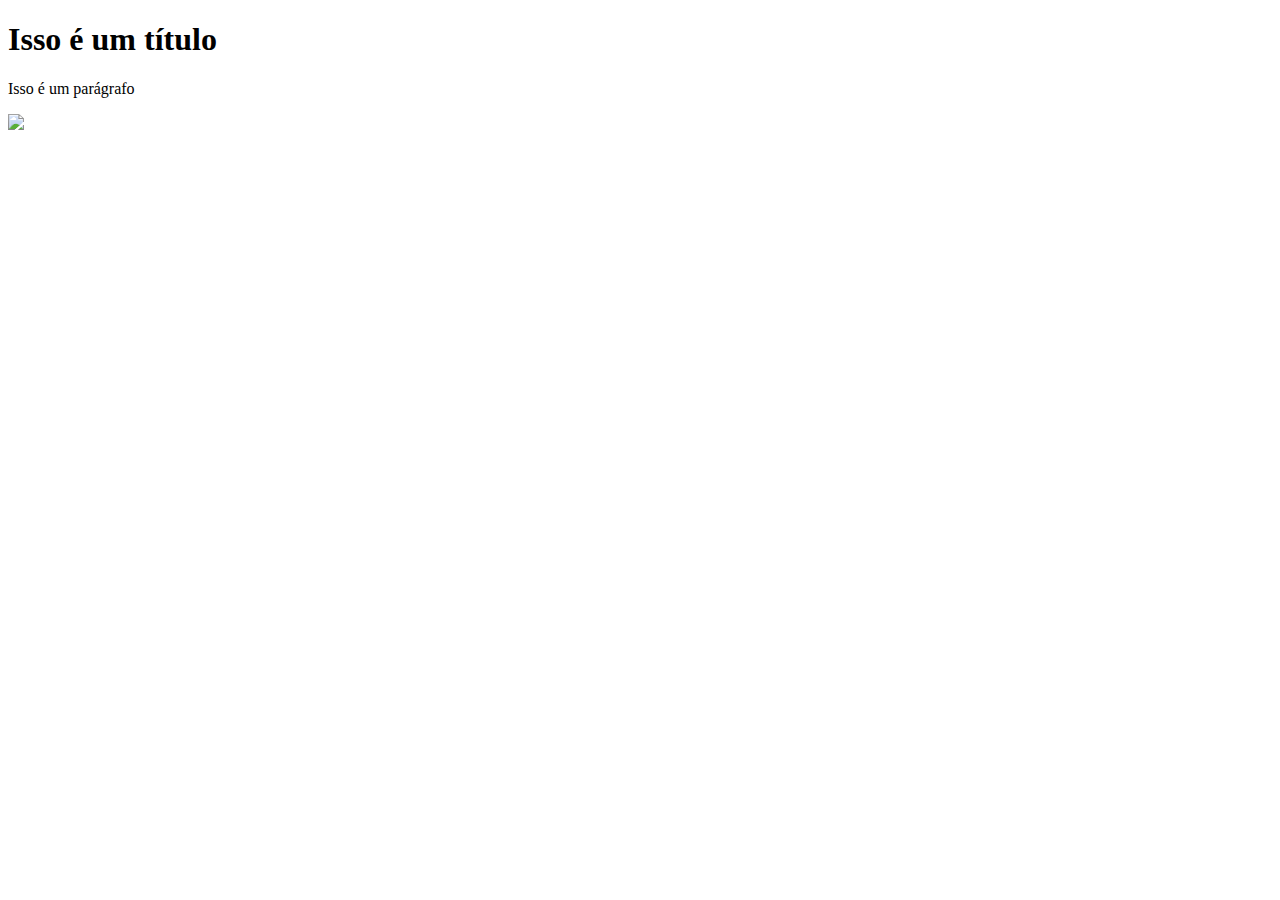
==== index.html @ b1452378 "Ajustando alterações" ====
<!DOCTYPE html>
<html>
    <head>
        <title>Portifloio</title>
    </head>
    <body>
        <h1>Isso é um título</h1>
        <p>Isso é um parágrafo</p>
        <img src="html_5.png">
    </body>
</html>
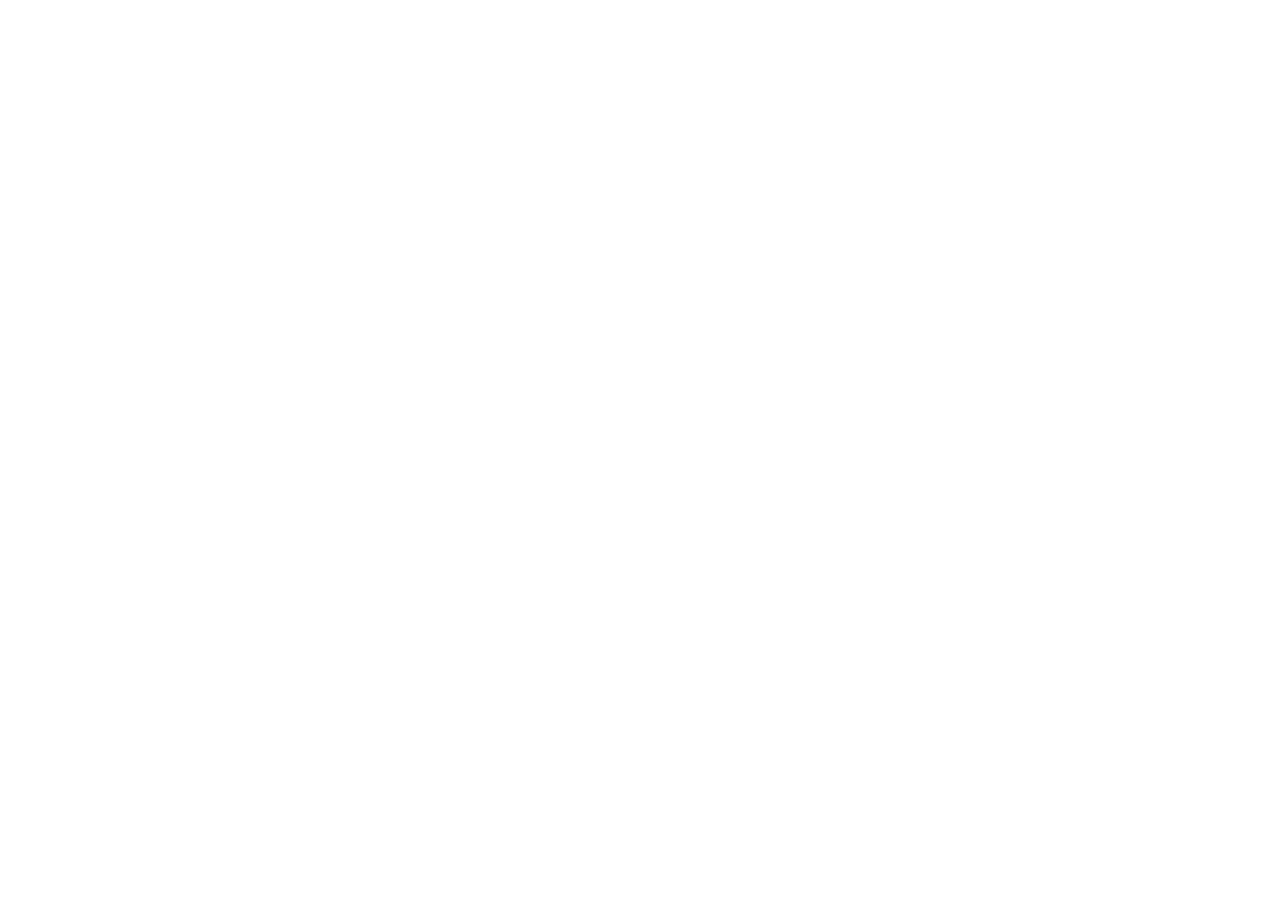
==== commit bf41a19b: "Reconfigurando !DOCTYPE" ====
--- a/index.html
+++ b/index.html
@@ -1,11 +1,11 @@
 <!DOCTYPE html>
-<html>
-    <head>
-        <title>Portifloio</title>
-    </head>
-    <body>
-        <h1>Isso é um título</h1>
-        <p>Isso é um parágrafo</p>
-        <img src="html_5.png">
-    </body>
+<html lang="en">
+<head>
+    <meta charset="UTF-8">
+    <meta name="viewport" content="width=device-width, initial-scale=1.0">
+    <title>Document</title>
+</head>
+<body>
+    
+</body>
 </html>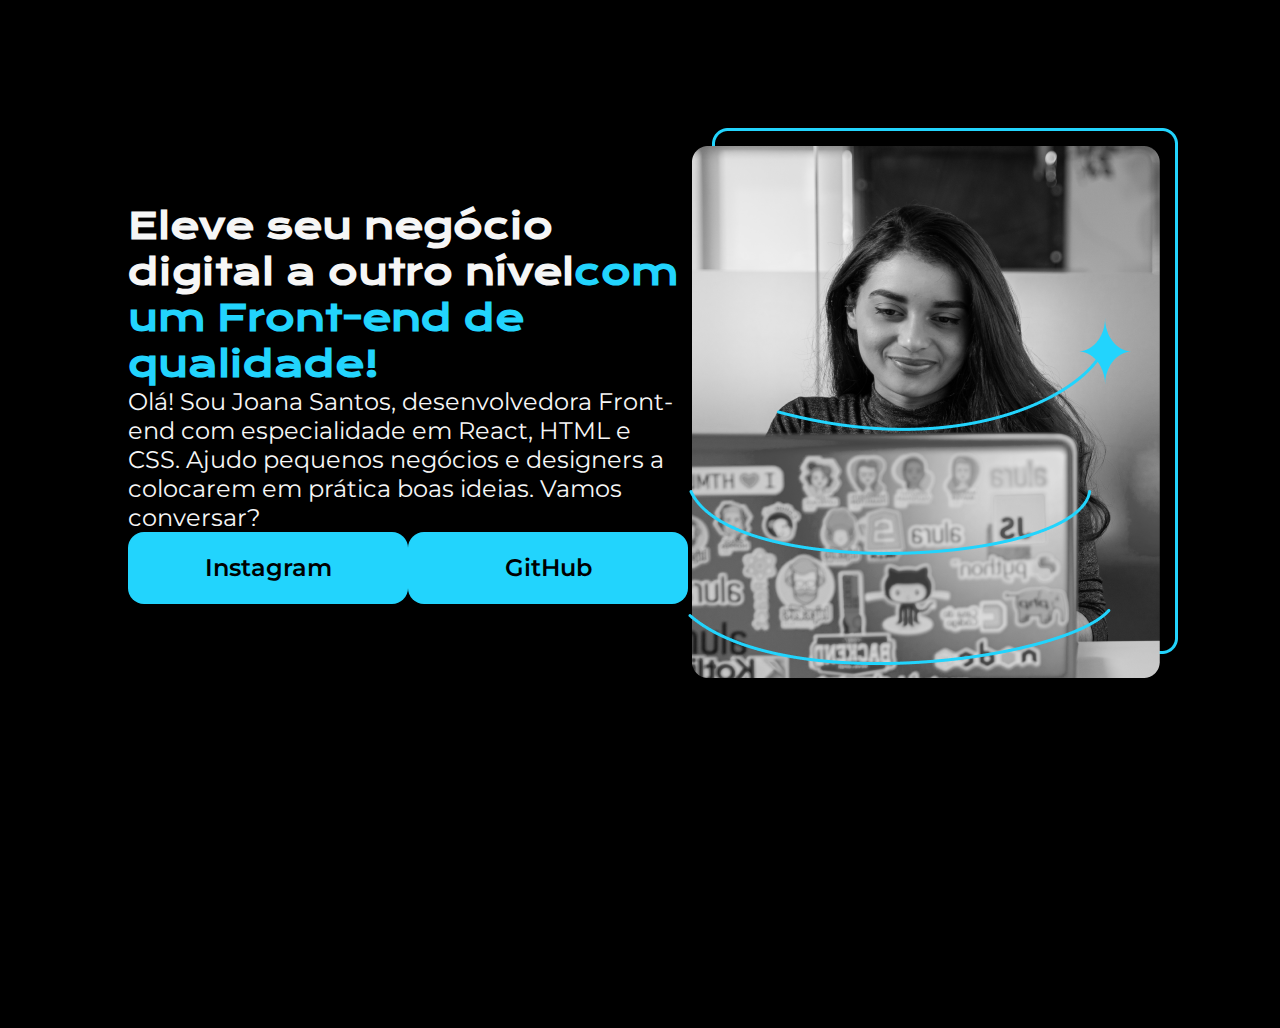
==== commit e9e72313: "Continuação aula 11/08" ====
--- a/index.html
+++ b/index.html
@@ -1,11 +1,34 @@
 <!DOCTYPE html>
-<html lang="en">
+<html lang="pt-br">
+
 <head>
     <meta charset="UTF-8">
+    <meta http-equiv="X-UA-Compatible" content="IE=edge">
     <meta name="viewport" content="width=device-width, initial-scale=1.0">
-    <title>Document</title>
+    <title>Portifolio</title>
+    <link rel="stylesheet" href="style.css">
 </head>
+
 <body>
-    
+    <header></header>
+    <main class="apresentacao">
+        <section class="apresentacao__conteudo">
+            <h1 class="apresentacao__conteudo__titulo">Eleve seu negócio digital a outro nível<strong 
+            class="titulo-destaque">com um Front-end de qualidade!
+            </strong></h1>
+            <p class="apresentacao__conteudo__texto">Olá! Sou Joana Santos, desenvolvedora
+            Front-end com especialidade em React, HTML e
+            CSS. Ajudo pequenos negócios e designers a
+            colocarem em prática boas ideias. Vamos
+            conversar?</p>
+            <div class="apresentacao__links">
+                <a class="apresentacao__links__link" href="https://instagram.com/rafaballerini">Instagram</a>
+                <a class="apresentacao__links__link" href="https://github.com/guilhermeonrails">GitHub</a>
+            </div>
+        </section>
+        <img src="img/Imagem.png" alt="Foto da Joana Santos programando">
+    </main>
+    <footer></footer>
 </body>
+
 </html>--- a/style.css
+++ b/style.css
@@ -0,0 +1,52 @@
+@import url('https://fonts.googleapis.com/css2?family=Krona+One&family=Montserrat&display=swap');
+
+*{
+    margin: 0;
+    padding: 0;
+}
+
+body{
+    height: 100vh;
+    box-sizing: border-box;
+    background-color: #000000;
+    color: #F6F6F6;
+}
+
+.titulo-destaque{
+    color: #22D4FD;
+}
+
+/* APRESENTAÇÃO */
+.apresentacao{
+    margin: 10%;
+    display: flex;
+    align-items: center;
+    justify-content: space-between;
+}
+.apresentacao__conteudo{
+    width: 615px;
+}
+.apresentacao__conteudo__titulo{
+    font-size: 36px;
+    font-family: 'Krona One', sans-serif;
+}
+.apresentacao__conteudo__texto{
+    font-size: 24px;
+    font-family: 'Montserrat', sans-serif;
+}
+.apresentacao__links{
+    display: flex;
+    justify-content: space-between;
+}
+.apresentacao__links__link{
+    background-color: #22D4FD;
+    width: 280px;
+    text-align: center;
+    border-radius: 16px;
+    font-size: 24px;
+    padding: 21.5px 0;
+    text-decoration: none;
+    color: black;
+    font-family: 'Montserrat', sans-serif;
+    font-weight: 600;
+}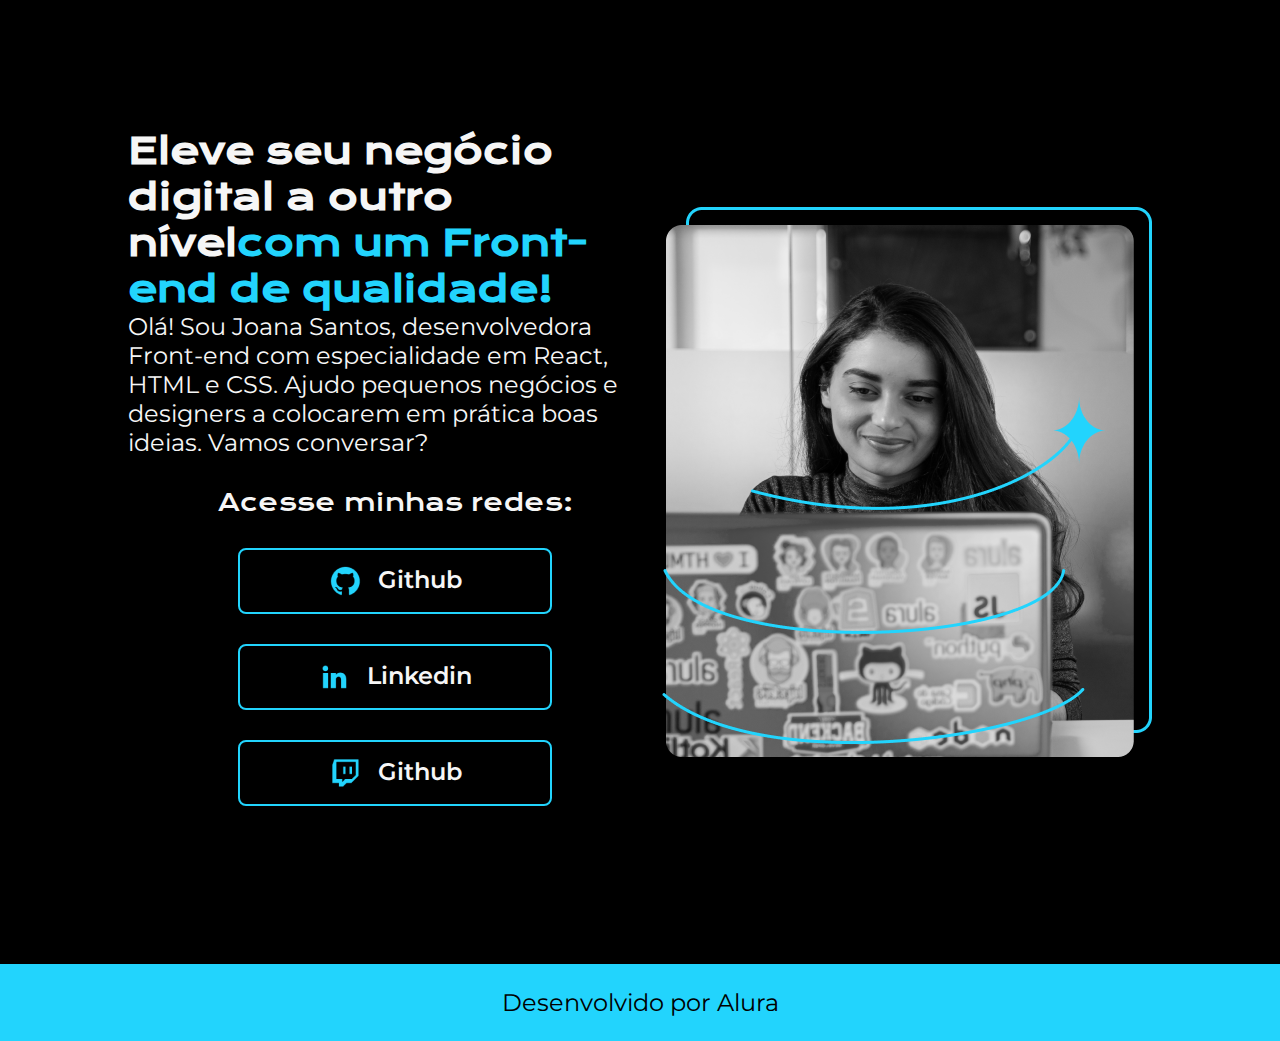
==== commit f8c8510d: "Continuação do projeto" ====
--- a/index.html
+++ b/index.html
@@ -22,13 +22,26 @@
             colocarem em prática boas ideias. Vamos
             conversar?</p>
             <div class="apresentacao__links">
-                <a class="apresentacao__links__link" href="https://instagram.com/rafaballerini">Instagram</a>
-                <a class="apresentacao__links__link" href="https://github.com/guilhermeonrails">GitHub</a>
+                <h2 class="apresentacao__links__subtitulo">Acesse minhas redes:</h2>
+                <a class="apresentacao__links__link" href="https://instagram.com">
+                    <img src="./assets/github.png">
+                    Github
+                </a>
+                <a class="apresentacao__links__link" href="https://linkedin.com">
+                    <img src="./assets/linkedin.png">
+                    Linkedin
+                </a>
+                <a class="apresentacao__links__link" href="https://twitch.tv">
+                    <img src="./assets/twitch.png">
+                    Github
+                </a>
             </div>
         </section>
-        <img src="img/Imagem.png" alt="Foto da Joana Santos programando">
+        <img src="assets/Imagem.png" alt="Foto da Joana Santos programando">
     </main>
-    <footer></footer>
+    <footer class="rodape">
+        <p>Desenvolvido por Alura</p>
+    </footer>
 </body>
 
 </html>--- a/style.css
+++ b/style.css
@@ -1,52 +1,78 @@
 @import url('https://fonts.googleapis.com/css2?family=Krona+One&family=Montserrat&display=swap');
-
 *{
-    margin: 0;
-    padding: 0;
+  margin: 0;
+  padding: 0;
 }
 
 body{
-    height: 100vh;
-    box-sizing: border-box;
-    background-color: #000000;
-    color: #F6F6F6;
+  background-color: #000000;
+  box-sizing: border-box;
+  color: #F6F6F6;
+  /* height: 100vh; */
 }
 
 .titulo-destaque{
-    color: #22D4FD;
-}
+  color: #22D4FD;
+  }
 
-/* APRESENTAÇÃO */
+  /* APRESENTAÇÃO */
 .apresentacao{
-    margin: 10%;
-    display: flex;
-    align-items: center;
-    justify-content: space-between;
+  align-items: center;
+  display: flex;
+  justify-content: space-between;
+  margin: 10%;
 }
 .apresentacao__conteudo{
-    width: 615px;
+  display: flex;
+  flex-direction: column;
+  width: 615px;
 }
 .apresentacao__conteudo__titulo{
-    font-size: 36px;
-    font-family: 'Krona One', sans-serif;
+  font-family: 'Krona One', sans-serif;
+  font-size: 36px;
 }
 .apresentacao__conteudo__texto{
-    font-size: 24px;
-    font-family: 'Montserrat', sans-serif;
+  font-family: 'Montserrat', sans-serif;
+  font-size: 24px;
 }
 .apresentacao__links{
-    display: flex;
-    justify-content: space-between;
+  align-items: center;
+  display: flex;
+  flex-direction: column;
+  gap: 30px;
+  justify-content: space-between;
+  margin: 30px;
+}
+.apresentacao__links__subtitulo{
+  font-family: 'Krona One', sans-serif;
+  font-size: 24px;
+  font-weight: 400;
 }
 .apresentacao__links__link{
-    background-color: #22D4FD;
-    width: 280px;
-    text-align: center;
-    border-radius: 16px;
-    font-size: 24px;
-    padding: 21.5px 0;
-    text-decoration: none;
-    color: black;
-    font-family: 'Montserrat', sans-serif;
-    font-weight: 600;
-}+  /* background-color: #F6F6F6; */
+  border-radius: 8px;
+  border: 2px solid #22D4FD;
+  color: #F6F6F6;
+  display: flex;
+  font-family: 'Montserrat', sans-serif;
+  font-size: 24px;
+  font-weight: 600;
+  gap: 16px;
+  justify-content: center;
+  padding: 15px 15px;
+  text-align: center;
+  text-decoration: none;
+  width: 280px;
+}
+.apresentacao__links__link:hover{
+  background-color: #272727;
+}
+.rodape{
+  background-color: #22D4FD;
+  color: #000000;
+  font-family: 'Montserrat', sans-serif;
+  padding: 24px;
+  text-align: center;
+  font-size: 24px;
+  font-weight: 400;
+}
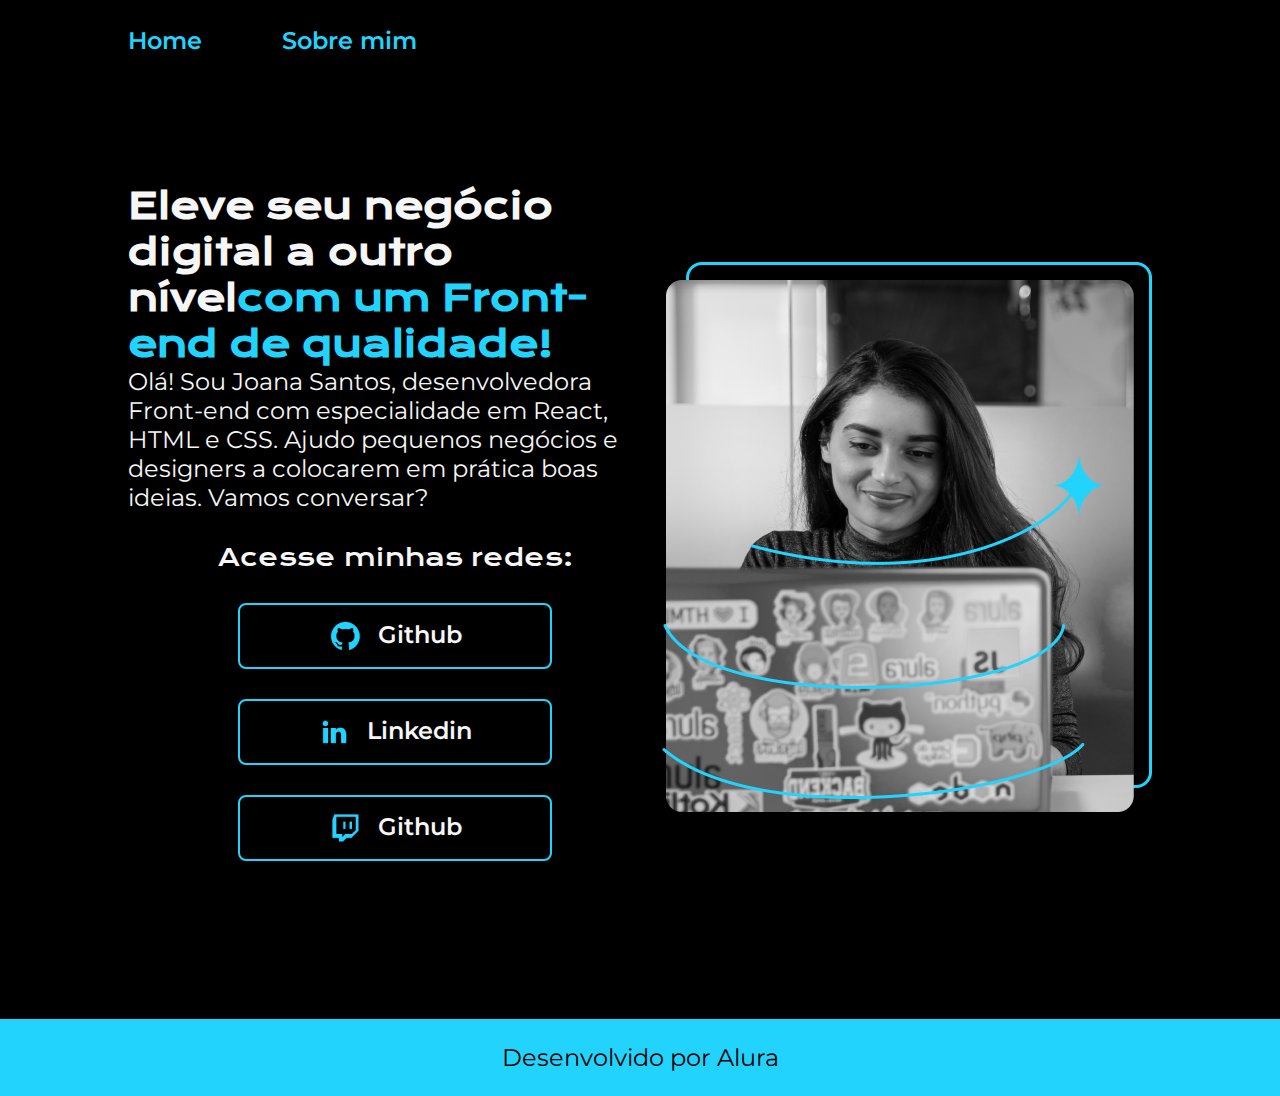
==== commit 36e31be7: "Atualizando 29/08" ====
--- a/index.html
+++ b/index.html
@@ -6,11 +6,16 @@
     <meta http-equiv="X-UA-Compatible" content="IE=edge">
     <meta name="viewport" content="width=device-width, initial-scale=1.0">
     <title>Portifolio</title>
-    <link rel="stylesheet" href="style.css">
+    <link rel="stylesheet" href="/estilos/style.css">
 </head>
 
 <body>
-    <header></header>
+    <header class="cabecalho">
+        <nav class="cabecalho__menu">
+            <a class="cabecalho__menu__link" href="./index.html">Home</a>
+            <a class="cabecalho__menu__link" href="./about.html">Sobre mim</a>
+        </nav>
+    </header>
     <main class="apresentacao">
         <section class="apresentacao__conteudo">
             <h1 class="apresentacao__conteudo__titulo">Eleve seu negócio digital a outro nível<strong 
--- a/estilos/style.css
+++ b/estilos/style.css
@@ -0,0 +1,92 @@
+@import url('https://fonts.googleapis.com/css2?family=Krona+One&family=Montserrat&display=swap');
+*{
+  margin: 0;
+  padding: 0;
+}
+
+body{
+  background-color: #000000;
+  box-sizing: border-box;
+  color: #F6F6F6;
+  /* height: 100vh; */
+}
+
+.cabecalho{
+  padding: 2% 0 0 10%;
+}
+.cabecalho__menu{
+  display: flex;
+  gap: 80px;
+}
+.cabecalho__menu__link{
+  color: #22D4FD;
+  font-family: 'Montserrat', sans-serif;
+  font-size: 24px;
+  font-weight: 600;
+  text-decoration: none;
+}
+
+  /* APRESENTAÇÃO */
+.apresentacao{
+  align-items: center;
+  display: flex;
+  justify-content: space-between;
+  margin: 10%;
+}
+.apresentacao__conteudo{
+  display: flex;
+  flex-direction: column;
+  width: 615px;
+}
+.apresentacao__conteudo__titulo{
+  font-family: 'Krona One', sans-serif;
+  font-size: 36px;
+}
+.titulo-destaque{
+  color: #22D4FD;
+  }
+.apresentacao__conteudo__texto{
+  font-family: 'Montserrat', sans-serif;
+  font-size: 24px;
+}
+.apresentacao__links{
+  align-items: center;
+  display: flex;
+  flex-direction: column;
+  gap: 30px;
+  justify-content: space-between;
+  margin: 30px;
+}
+.apresentacao__links__subtitulo{
+  font-family: 'Krona One', sans-serif;
+  font-size: 24px;
+  font-weight: 400;
+}
+.apresentacao__links__link{
+  /* background-color: #F6F6F6; */
+  border-radius: 8px;
+  border: 2px solid #22D4FD;
+  color: #F6F6F6;
+  display: flex;
+  font-family: 'Montserrat', sans-serif;
+  font-size: 24px;
+  font-weight: 600;
+  gap: 16px;
+  justify-content: center;
+  padding: 15px 15px;
+  text-align: center;
+  text-decoration: none;
+  width: 280px;
+}
+.apresentacao__links__link:hover{
+  background-color: #272727;
+}
+.rodape{
+  background-color: #22D4FD;
+  color: #000000;
+  font-family: 'Montserrat', sans-serif;
+  padding: 24px;
+  text-align: center;
+  font-size: 24px;
+  font-weight: 400;
+}
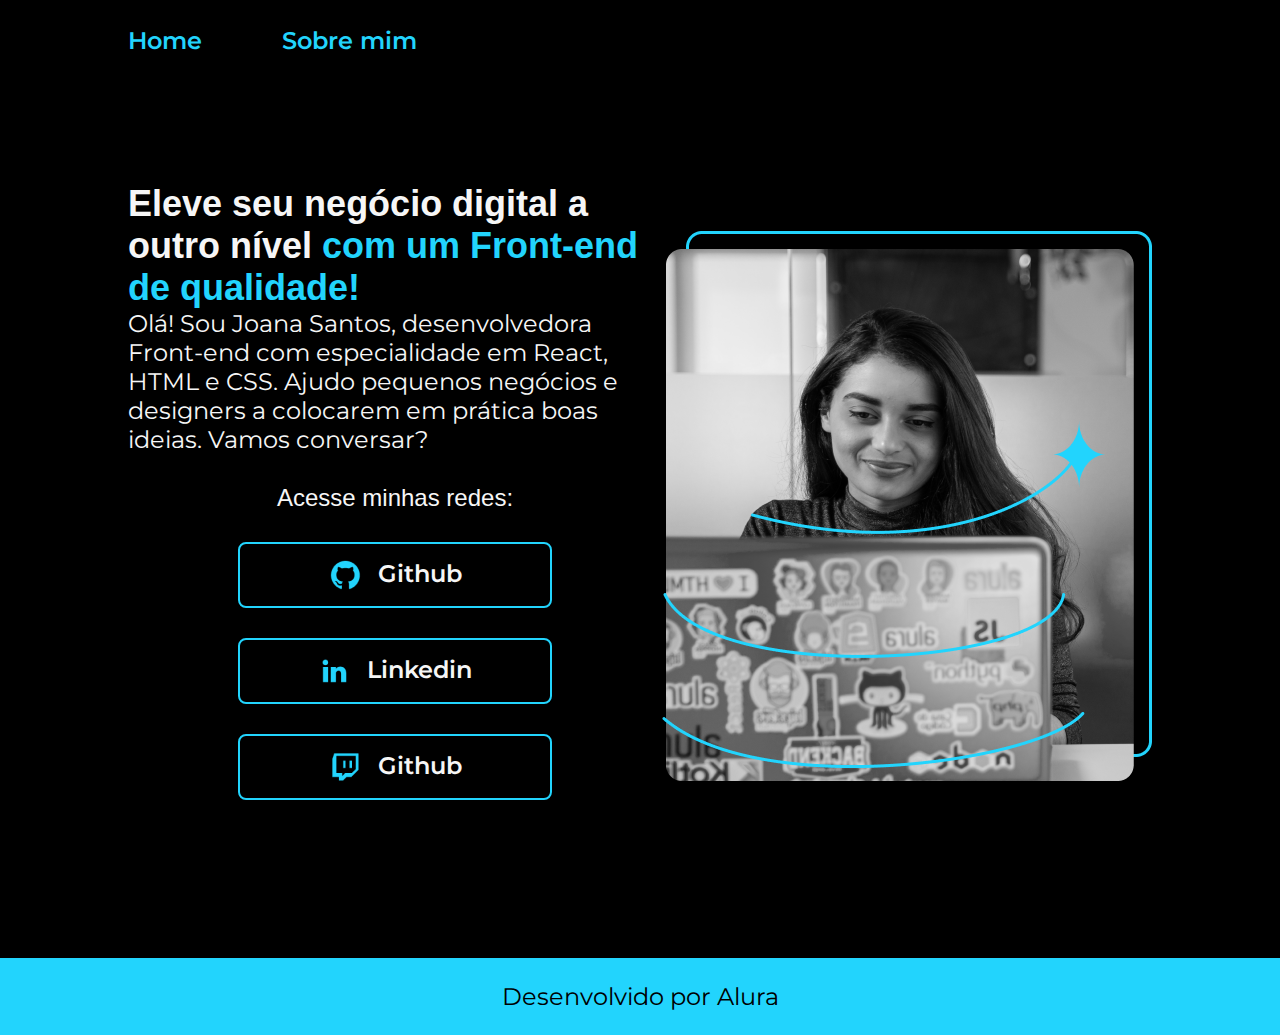
==== commit f3fb6ca6: "Atualização 02/09/24" ====
--- a/index.html
+++ b/index.html
@@ -19,7 +19,7 @@
     <main class="apresentacao">
         <section class="apresentacao__conteudo">
             <h1 class="apresentacao__conteudo__titulo">Eleve seu negócio digital a outro nível<strong 
-            class="titulo-destaque">com um Front-end de qualidade!
+            class="titulo-destaque"> com um Front-end de qualidade!
             </strong></h1>
             <p class="apresentacao__conteudo__texto">Olá! Sou Joana Santos, desenvolvedora
             Front-end com especialidade em React, HTML e
--- a/estilos/style.css
+++ b/estilos/style.css
@@ -1,14 +1,25 @@
 @import url('https://fonts.googleapis.com/css2?family=Krona+One&family=Montserrat&display=swap');
+
+:root{
+  /* CORES */
+  --cor-primaria: #000000;
+  --cor-secundaria: #F6F6F6;
+  --cor-terciaria: #22D4FD;
+  --cor-hover: #272727;
+  --fonte-primaria: 'Krone One', sans-serif;
+  --fonte-secundaria: 'Montserrat', sans-serif;
+}
+
+
 *{
   margin: 0;
   padding: 0;
 }
 
 body{
-  background-color: #000000;
+  background-color: var(--cor-primaria);
   box-sizing: border-box;
-  color: #F6F6F6;
-  /* height: 100vh; */
+  color: var(--cor-secundaria);
 }
 
 .cabecalho{
@@ -19,8 +30,8 @@
   gap: 80px;
 }
 .cabecalho__menu__link{
-  color: #22D4FD;
-  font-family: 'Montserrat', sans-serif;
+  color: var(--cor-terciaria);
+  font-family: var(--fonte-secundaria);
   font-size: 24px;
   font-weight: 600;
   text-decoration: none;
@@ -39,14 +50,14 @@
   width: 615px;
 }
 .apresentacao__conteudo__titulo{
-  font-family: 'Krona One', sans-serif;
-  font-size: 36px;
+  font-family: var(--fonte-primaria);
+  font-size: 2.25rem;
 }
 .titulo-destaque{
   color: #22D4FD;
   }
 .apresentacao__conteudo__texto{
-  font-family: 'Montserrat', sans-serif;
+  font-family: var(--fonte-secundaria);
   font-size: 24px;
 }
 .apresentacao__links{
@@ -58,17 +69,16 @@
   margin: 30px;
 }
 .apresentacao__links__subtitulo{
-  font-family: 'Krona One', sans-serif;
+  font-family: var(--fonte-primaria);
   font-size: 24px;
   font-weight: 400;
 }
 .apresentacao__links__link{
-  /* background-color: #F6F6F6; */
   border-radius: 8px;
-  border: 2px solid #22D4FD;
-  color: #F6F6F6;
+  border: 2px solid var(--cor-terciaria);
+  color: var(--cor-secundaria);
   display: flex;
-  font-family: 'Montserrat', sans-serif;
+  font-family: var(--fonte-secundaria);
   font-size: 24px;
   font-weight: 600;
   gap: 16px;
@@ -79,12 +89,12 @@
   width: 280px;
 }
 .apresentacao__links__link:hover{
-  background-color: #272727;
+  background-color: var(--cor-hover);
 }
 .rodape{
-  background-color: #22D4FD;
-  color: #000000;
-  font-family: 'Montserrat', sans-serif;
+  background-color: var(--cor-terciaria);
+  color: var(--cor-primaria);
+  font-family: var(--fonte-secundaria);
   padding: 24px;
   text-align: center;
   font-size: 24px;
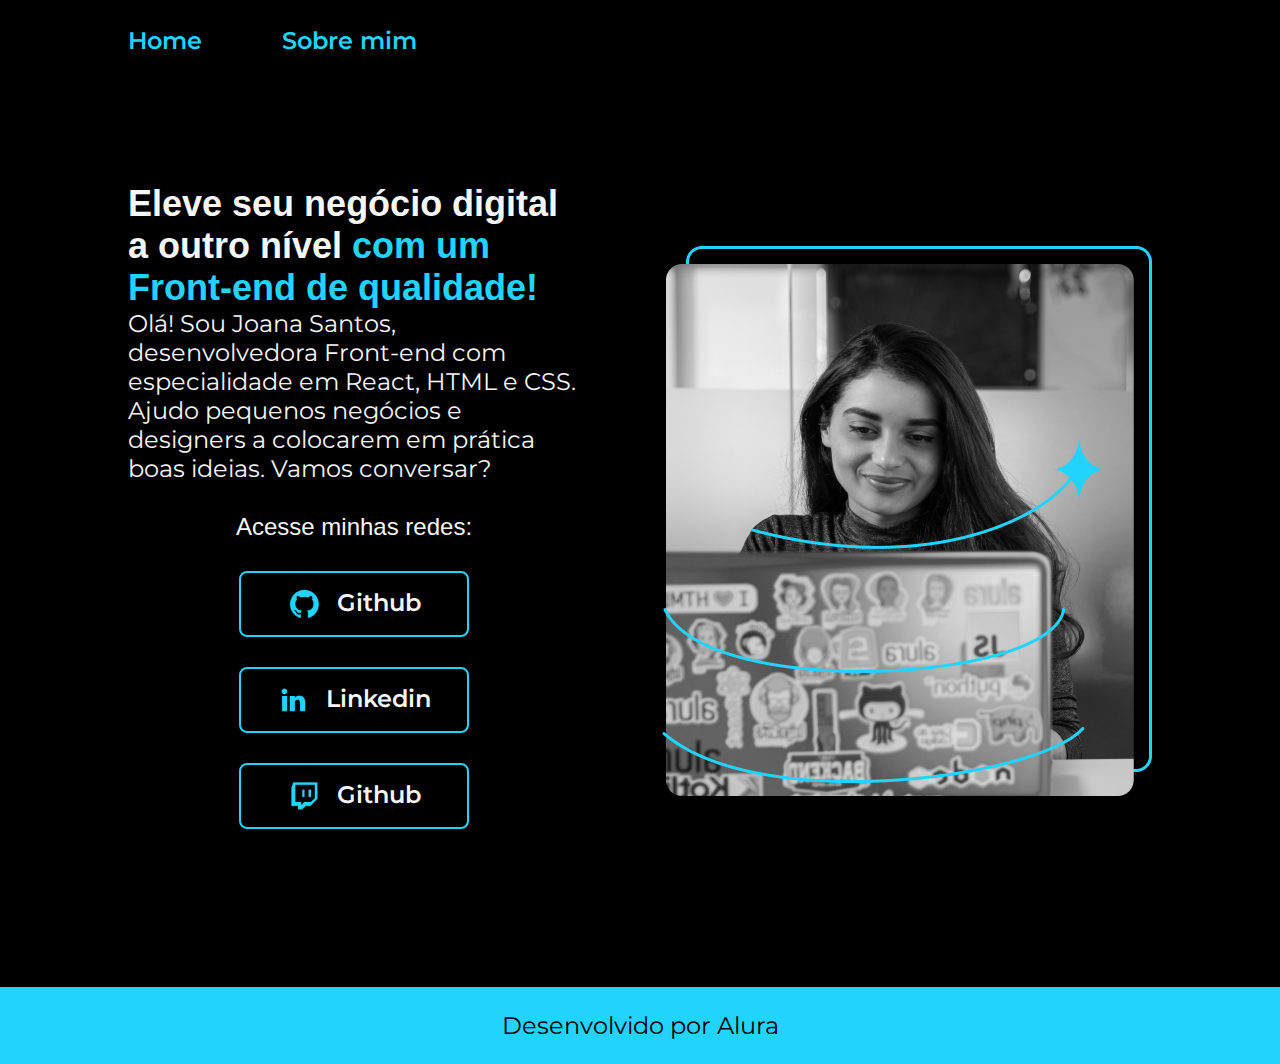
==== commit f12938c1: "Atualização 03.09.24" ====
--- a/index.html
+++ b/index.html
@@ -28,21 +28,21 @@
             conversar?</p>
             <div class="apresentacao__links">
                 <h2 class="apresentacao__links__subtitulo">Acesse minhas redes:</h2>
-                <a class="apresentacao__links__link" href="https://instagram.com">
+                <a class="apresentacao__links__navegacao" href="https://instagram.com">
                     <img src="./assets/github.png">
                     Github
                 </a>
-                <a class="apresentacao__links__link" href="https://linkedin.com">
+                <a class="apresentacao__links__navegacao" href="https://linkedin.com">
                     <img src="./assets/linkedin.png">
                     Linkedin
                 </a>
-                <a class="apresentacao__links__link" href="https://twitch.tv">
+                <a class="apresentacao__links__navegacao" href="https://twitch.tv">
                     <img src="./assets/twitch.png">
                     Github
                 </a>
             </div>
         </section>
-        <img src="assets/Imagem.png" alt="Foto da Joana Santos programando">
+        <img class="apresentacao__imagem" src="assets/Imagem.png" alt="Foto da Joana Santos programando">
     </main>
     <footer class="rodape">
         <p>Desenvolvido por Alura</p>
--- a/estilos/style.css
+++ b/estilos/style.css
@@ -32,7 +32,7 @@
 .cabecalho__menu__link{
   color: var(--cor-terciaria);
   font-family: var(--fonte-secundaria);
-  font-size: 24px;
+  font-size: 1.5rem;
   font-weight: 600;
   text-decoration: none;
 }
@@ -41,13 +41,14 @@
 .apresentacao{
   align-items: center;
   display: flex;
+  gap: 82px;
   justify-content: space-between;
   margin: 10%;
 }
 .apresentacao__conteudo{
   display: flex;
   flex-direction: column;
-  width: 615px;
+  width: 50%;
 }
 .apresentacao__conteudo__titulo{
   font-family: var(--fonte-primaria);
@@ -58,7 +59,7 @@
   }
 .apresentacao__conteudo__texto{
   font-family: var(--fonte-secundaria);
-  font-size: 24px;
+  font-size: 1.5rem;
 }
 .apresentacao__links{
   align-items: center;
@@ -70,33 +71,54 @@
 }
 .apresentacao__links__subtitulo{
   font-family: var(--fonte-primaria);
-  font-size: 24px;
+  font-size: 1.5rem;
   font-weight: 400;
 }
-.apresentacao__links__link{
+.apresentacao__links__navegacao{
   border-radius: 8px;
   border: 2px solid var(--cor-terciaria);
   color: var(--cor-secundaria);
   display: flex;
   font-family: var(--fonte-secundaria);
-  font-size: 24px;
+  font-size: 1.5rem;
   font-weight: 600;
   gap: 16px;
   justify-content: center;
   padding: 15px 15px;
   text-align: center;
   text-decoration: none;
-  width: 280px;
+  width: 50%;
 }
 .apresentacao__links__link:hover{
   background-color: var(--cor-hover);
 }
+.apresentacao__imagem{
+  width: 50%;
+}
+
 .rodape{
   background-color: var(--cor-terciaria);
   color: var(--cor-primaria);
   font-family: var(--fonte-secundaria);
   padding: 24px;
   text-align: center;
-  font-size: 24px;
+  font-size: 1.5rem;
   font-weight: 400;
 }
+
+@media (max-width: 1200px){
+  .cabecalho{
+    padding: 10%;
+  }
+  .cabecalho__menu{
+    justify-content: center;
+  }
+
+  .apresentacao{
+    flex-direction: column;
+    padding: 5%;
+  }
+  .apresentacao__conteudo{
+    width: auto;
+  }
+}